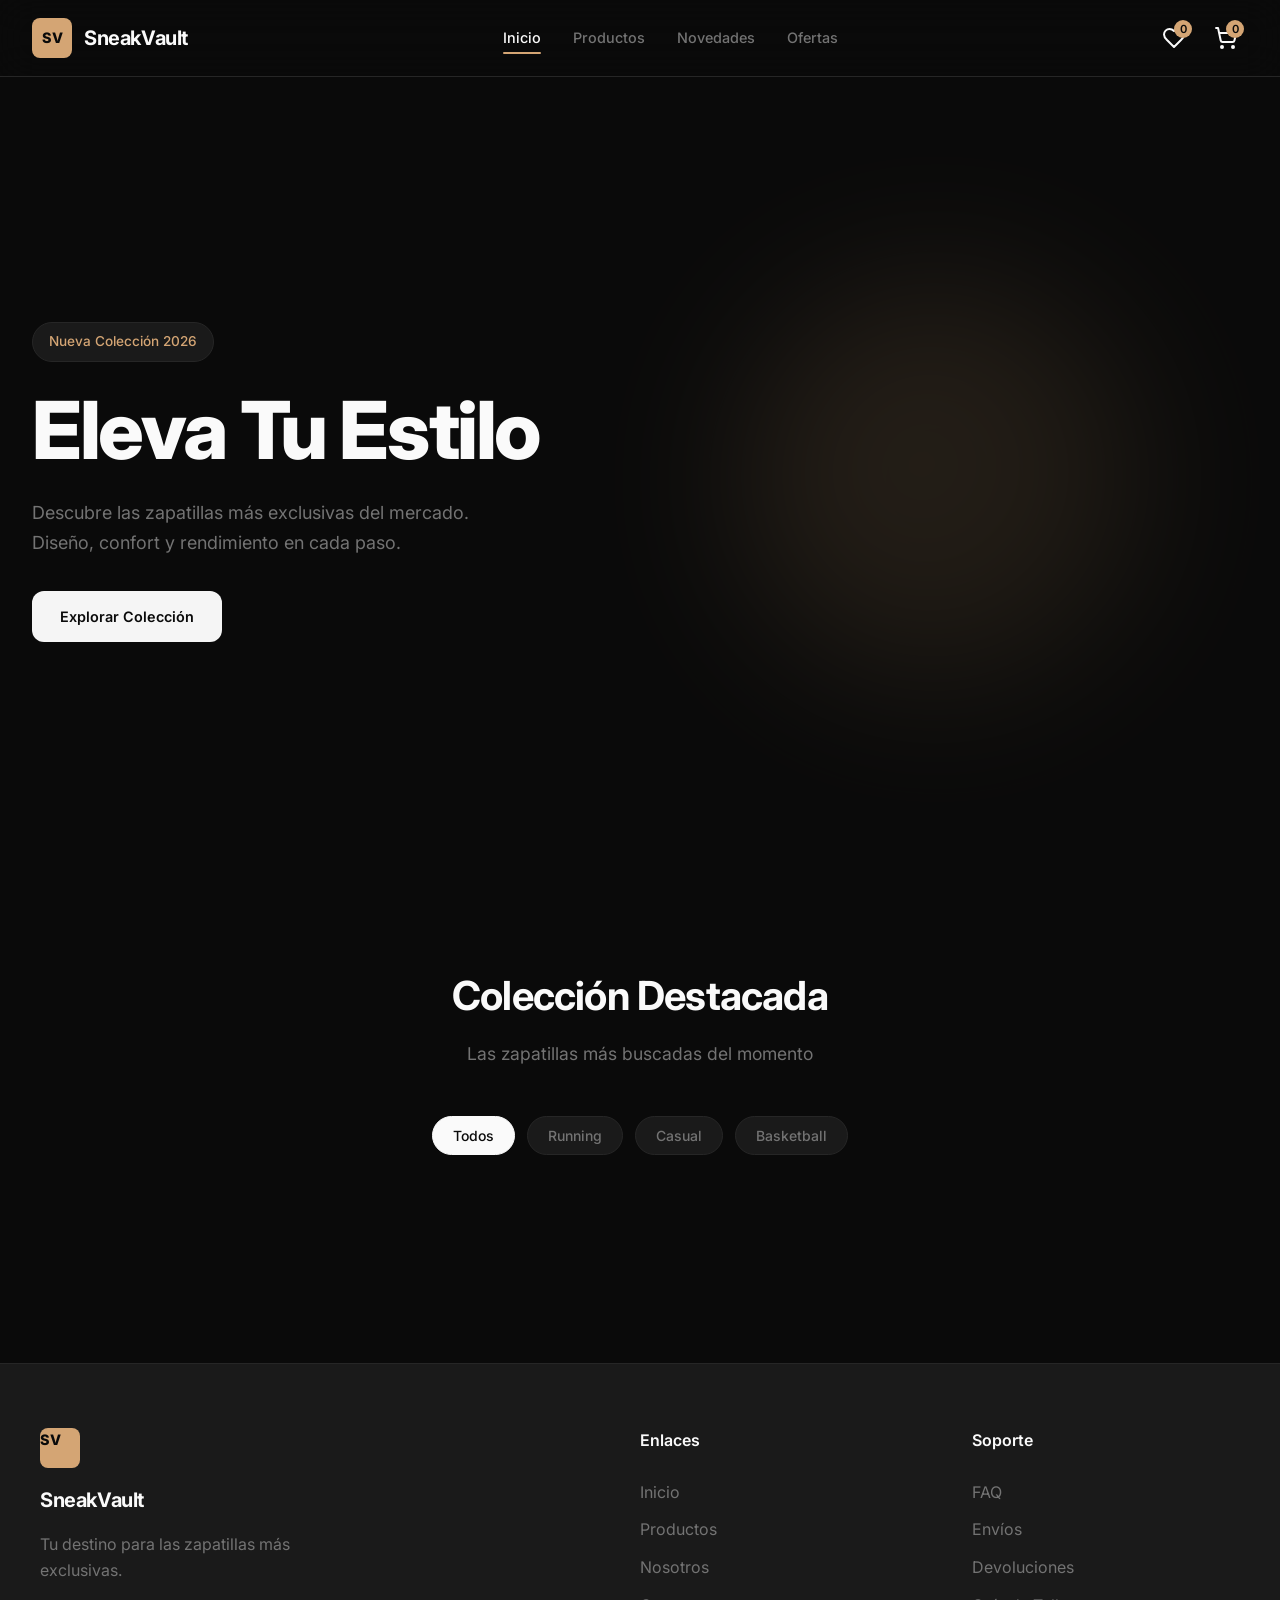
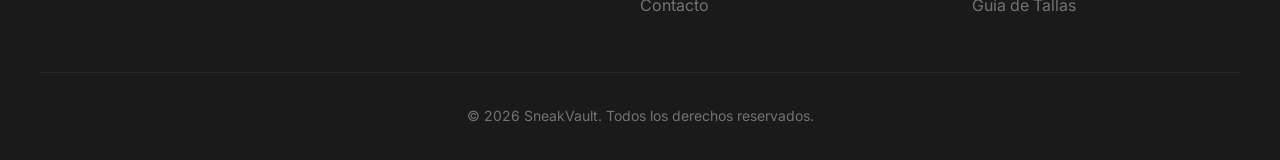
==== sdsd/index.html @ 9606f9ee "nose" ====
<!DOCTYPE html>
<html lang="es">
<head>
    <meta charset="UTF-8">
    <meta name="viewport" content="width=device-width, initial-scale=1.0">
    <title>SneakVault - Tienda de Zapatillas Premium</title>
    <link rel="stylesheet" href="css/styles.css">
    <link href="https://fonts.googleapis.com/css2?family=Inter:wght@300;400;500;600;700;800&display=swap" rel="stylesheet">
</head>
<body>
    <!-- Header -->
    <header class="header">
        <div class="header-container">
            <a href="index.html" class="logo">
                <span class="logo-icon">SV</span>
                <span class="logo-text">SneakVault</span>
            </a>
            <nav class="nav">
                <a href="#" class="nav-link active">Inicio</a>
                <a href="#productos" class="nav-link">Productos</a>
                <a href="#" class="nav-link">Novedades</a>
                <a href="#" class="nav-link">Ofertas</a>
            </nav>
            <div class="header-actions">
                <button class="icon-btn" id="wishlist-btn" onclick="openWishlist()">
                    <svg xmlns="http://www.w3.org/2000/svg" width="24" height="24" viewBox="0 0 24 24" fill="none" stroke="currentColor" stroke-width="2" stroke-linecap="round" stroke-linejoin="round">
                        <path d="M19 14c1.49-1.46 3-3.21 3-5.5A5.5 5.5 0 0 0 16.5 3c-1.76 0-3 .5-4.5 2-1.5-1.5-2.74-2-4.5-2A5.5 5.5 0 0 0 2 8.5c0 2.3 1.5 4.05 3 5.5l7 7Z"/>
                    </svg>
                    <span class="badge" id="wishlist-count">0</span>
                </button>
                <button class="icon-btn" id="cart-btn" onclick="openCart()">
                    <svg xmlns="http://www.w3.org/2000/svg" width="24" height="24" viewBox="0 0 24 24" fill="none" stroke="currentColor" stroke-width="2" stroke-linecap="round" stroke-linejoin="round">
                        <circle cx="8" cy="21" r="1"/><circle cx="19" cy="21" r="1"/>
                        <path d="M2.05 2.05h2l2.66 12.42a2 2 0 0 0 2 1.58h9.78a2 2 0 0 0 1.95-1.57l1.65-7.43H5.12"/>
                    </svg>
                    <span class="badge" id="cart-count">0</span>
                </button>
            </div>
        </div>
    </header>

    <!-- Hero Section -->
    <section class="hero">
        <div class="hero-content">
            <span class="hero-tag">Nueva Colección 2026</span>
            <h1 class="hero-title">Eleva Tu Estilo</h1>
            <p class="hero-subtitle">Descubre las zapatillas más exclusivas del mercado. Diseño, confort y rendimiento en cada paso.</p>
            <a href="#productos" class="btn btn-primary">Explorar Colección</a>
        </div>
        <div class="hero-image">
            <div class="hero-shape"></div>
        </div>
    </section>

    <!-- Productos -->
    <section class="products-section" id="productos">
        <div class="section-header">
            <h2 class="section-title">Colección Destacada</h2>
            <p class="section-subtitle">Las zapatillas más buscadas del momento</p>
        </div>
        <div class="filters">
            <button class="filter-btn active" data-filter="all">Todos</button>
            <button class="filter-btn" data-filter="running">Running</button>
            <button class="filter-btn" data-filter="casual">Casual</button>
            <button class="filter-btn" data-filter="basketball">Basketball</button>
        </div>
        <div class="products-grid" id="products-grid">
            <!-- Los productos se cargarán dinámicamente -->
        </div>
    </section>

    <!-- Sidebar Carrito -->
    <div class="sidebar-overlay" id="sidebar-overlay" onclick="closeSidebars()"></div>
    
    <aside class="sidebar" id="cart-sidebar">
        <div class="sidebar-header">
            <h3>Tu Carrito</h3>
            <button class="close-btn" onclick="closeCart()">
                <svg xmlns="http://www.w3.org/2000/svg" width="24" height="24" viewBox="0 0 24 24" fill="none" stroke="currentColor" stroke-width="2" stroke-linecap="round" stroke-linejoin="round">
                    <path d="M18 6 6 18"/><path d="m6 6 12 12"/>
                </svg>
            </button>
        </div>
        <div class="sidebar-content" id="cart-items">
            <!-- Items del carrito -->
        </div>
        <div class="sidebar-footer" id="cart-footer">
            <div class="cart-total">
                <span>Total:</span>
                <span id="cart-total-amount">$0.00</span>
            </div>
            <button class="btn btn-primary btn-full" onclick="goToCheckout()">Realizar Compra</button>
        </div>
    </aside>

    <!-- Sidebar Lista de Deseos -->
    <aside class="sidebar" id="wishlist-sidebar">
        <div class="sidebar-header">
            <h3>Lista de Deseos</h3>
            <button class="close-btn" onclick="closeWishlist()">
                <svg xmlns="http://www.w3.org/2000/svg" width="24" height="24" viewBox="0 0 24 24" fill="none" stroke="currentColor" stroke-width="2" stroke-linecap="round" stroke-linejoin="round">
                    <path d="M18 6 6 18"/><path d="m6 6 12 12"/>
                </svg>
            </button>
        </div>
        <div class="sidebar-content" id="wishlist-items">
            <!-- Items de la lista de deseos -->
        </div>
    </aside>

    <!-- Footer -->
    <footer class="footer">
        <div class="footer-container">
            <div class="footer-brand">
                <span class="logo-icon">SV</span>
                <span class="logo-text">SneakVault</span>
                <p>Tu destino para las zapatillas más exclusivas.</p>
            </div>
            <div class="footer-links">
                <h4>Enlaces</h4>
                <a href="#">Inicio</a>
                <a href="#productos">Productos</a>
                <a href="#">Nosotros</a>
                <a href="#">Contacto</a>
            </div>
            <div class="footer-links">
                <h4>Soporte</h4>
                <a href="#">FAQ</a>
                <a href="#">Envíos</a>
                <a href="#">Devoluciones</a>
                <a href="#">Guía de Tallas</a>
            </div>
        </div>
        <div class="footer-bottom">
            <p>&copy; 2026 SneakVault. Todos los derechos reservados.</p>
        </div>
    </footer>

    <script src="js/data.js"></script>
    <script src="js/app.js"></script>
</body>
</html>
---- sdsd/css/styles.css ----
/* ===== VARIABLES ===== */
:root {
    --color-background: #0a0a0a;
    --color-foreground: #fafafa;
    --color-primary: #f5f5f5;
    --color-primary-hover: #e5e5e5;
    --color-secondary: #1a1a1a;
    --color-secondary-hover: #262626;
    --color-accent: #d4a574;
    --color-accent-hover: #c49664;
    --color-muted: #737373;
    --color-border: #262626;
    --color-card: #141414;
    --color-card-hover: #1a1a1a;
    --color-success: #22c55e;
    --color-error: #ef4444;
    --radius: 12px;
    --radius-sm: 8px;
    --radius-lg: 16px;
    --shadow: 0 4px 20px rgba(0, 0, 0, 0.3);
    --transition: all 0.3s ease;
}

/* ===== RESET ===== */
*, *::before, *::after {
    margin: 0;
    padding: 0;
    box-sizing: border-box;
}

html {
    scroll-behavior: smooth;
}

body {
    font-family: 'Inter', -apple-system, BlinkMacSystemFont, 'Segoe UI', Roboto, sans-serif;
    background-color: var(--color-background);
    color: var(--color-foreground);
    line-height: 1.6;
    min-height: 100vh;
}

a {
    text-decoration: none;
    color: inherit;
}

ul {
    list-style: none;
}

img {
    max-width: 100%;
    height: auto;
    display: block;
}

button {
    font-family: inherit;
    cursor: pointer;
    border: none;
    background: none;
}

input, select {
    font-family: inherit;
}

/* ===== HEADER ===== */
.header {
    position: fixed;
    top: 0;
    left: 0;
    right: 0;
    z-index: 100;
    background: rgba(10, 10, 10, 0.9);
    backdrop-filter: blur(20px);
    border-bottom: 1px solid var(--color-border);
}

.header-container {
    max-width: 1400px;
    margin: 0 auto;
    padding: 1rem 2rem;
    display: flex;
    align-items: center;
    justify-content: space-between;
}

.logo {
    display: flex;
    align-items: center;
    gap: 0.75rem;
}

.logo-icon {
    width: 40px;
    height: 40px;
    background: var(--color-accent);
    color: var(--color-background);
    border-radius: var(--radius-sm);
    display: flex;
    align-items: center;
    justify-content: center;
    font-weight: 800;
    font-size: 0.9rem;
}

.logo-text {
    font-size: 1.25rem;
    font-weight: 700;
    letter-spacing: -0.02em;
}

.nav {
    display: flex;
    gap: 2rem;
}

.nav-link {
    font-size: 0.9rem;
    font-weight: 500;
    color: var(--color-muted);
    transition: var(--transition);
    position: relative;
}

.nav-link:hover,
.nav-link.active {
    color: var(--color-foreground);
}

.nav-link.active::after {
    content: '';
    position: absolute;
    bottom: -4px;
    left: 0;
    right: 0;
    height: 2px;
    background: var(--color-accent);
    border-radius: 2px;
}

.header-actions {
    display: flex;
    gap: 0.5rem;
}

.icon-btn {
    position: relative;
    width: 44px;
    height: 44px;
    display: flex;
    align-items: center;
    justify-content: center;
    border-radius: var(--radius-sm);
    color: var(--color-foreground);
    transition: var(--transition);
}

.icon-btn:hover {
    background: var(--color-secondary);
}

.badge {
    position: absolute;
    top: 4px;
    right: 4px;
    min-width: 18px;
    height: 18px;
    background: var(--color-accent);
    color: var(--color-background);
    font-size: 0.7rem;
    font-weight: 600;
    border-radius: 50%;
    display: flex;
    align-items: center;
    justify-content: center;
}

/* ===== HERO ===== */
.hero {
    min-height: 100vh;
    display: flex;
    align-items: center;
    padding: 8rem 2rem 4rem;
    max-width: 1400px;
    margin: 0 auto;
    position: relative;
    overflow: hidden;
}

.hero-content {
    flex: 1;
    max-width: 600px;
}

.hero-tag {
    display: inline-block;
    padding: 0.5rem 1rem;
    background: var(--color-secondary);
    border: 1px solid var(--color-border);
    border-radius: 50px;
    font-size: 0.85rem;
    font-weight: 500;
    color: var(--color-accent);
    margin-bottom: 1.5rem;
}

.hero-title {
    font-size: clamp(3rem, 8vw, 5rem);
    font-weight: 800;
    line-height: 1.1;
    letter-spacing: -0.03em;
    margin-bottom: 1.5rem;
    text-wrap: balance;
}

.hero-subtitle {
    font-size: 1.125rem;
    color: var(--color-muted);
    margin-bottom: 2rem;
    max-width: 480px;
    line-height: 1.7;
}

.hero-image {
    flex: 1;
    display: flex;
    justify-content: center;
    align-items: center;
}

.hero-shape {
    width: 400px;
    height: 400px;
    background: linear-gradient(135deg, var(--color-accent) 0%, #8b6f47 100%);
    border-radius: 50%;
    opacity: 0.15;
    filter: blur(80px);
    animation: pulse 4s ease-in-out infinite;
}

@keyframes pulse {
    0%, 100% { transform: scale(1); opacity: 0.15; }
    50% { transform: scale(1.1); opacity: 0.2; }
}

/* ===== BUTTONS ===== */
.btn {
    display: inline-flex;
    align-items: center;
    justify-content: center;
    gap: 0.5rem;
    padding: 0.875rem 1.75rem;
    font-size: 0.9rem;
    font-weight: 600;
    border-radius: var(--radius);
    transition: var(--transition);
    cursor: pointer;
    border: none;
}

.btn-primary {
    background: var(--color-primary);
    color: var(--color-background);
}

.btn-primary:hover {
    background: var(--color-primary-hover);
    transform: translateY(-2px);
}

.btn-outline {
    background: transparent;
    border: 1px solid var(--color-border);
    color: var(--color-foreground);
}

.btn-outline:hover {
    background: var(--color-secondary);
    border-color: var(--color-muted);
}

.btn-icon {
    width: 48px;
    height: 48px;
    padding: 0;
}

.btn-full {
    width: 100%;
}

.btn-large {
    padding: 1rem 2rem;
    font-size: 1rem;
}

.btn-small {
    padding: 0.5rem 1rem;
    font-size: 0.8rem;
}

/* ===== SECTIONS ===== */
.products-section {
    padding: 4rem 2rem 6rem;
    max-width: 1400px;
    margin: 0 auto;
}

.section-header {
    text-align: center;
    margin-bottom: 3rem;
}

.section-title {
    font-size: 2.5rem;
    font-weight: 700;
    letter-spacing: -0.02em;
    margin-bottom: 0.75rem;
}

.section-subtitle {
    color: var(--color-muted);
    font-size: 1.1rem;
}

/* ===== FILTERS ===== */
.filters {
    display: flex;
    gap: 0.75rem;
    justify-content: center;
    margin-bottom: 3rem;
    flex-wrap: wrap;
}

.filter-btn {
    padding: 0.625rem 1.25rem;
    border-radius: 50px;
    font-size: 0.875rem;
    font-weight: 500;
    color: var(--color-muted);
    background: var(--color-secondary);
    border: 1px solid var(--color-border);
    transition: var(--transition);
}

.filter-btn:hover {
    color: var(--color-foreground);
    border-color: var(--color-muted);
}

.filter-btn.active {
    background: var(--color-foreground);
    color: var(--color-background);
    border-color: var(--color-foreground);
}

/* ===== PRODUCTS GRID ===== */
.products-grid {
    display: grid;
    grid-template-columns: repeat(auto-fill, minmax(280px, 1fr));
    gap: 1.5rem;
}

.product-card {
    background: var(--color-card);
    border-radius: var(--radius-lg);
    overflow: hidden;
    border: 1px solid var(--color-border);
    transition: var(--transition);
    position: relative;
}

.product-card:hover {
    background: var(--color-card-hover);
    transform: translateY(-4px);
    box-shadow: var(--shadow);
}

.product-image {
    position: relative;
    aspect-ratio: 1;
    overflow: hidden;
    background: var(--color-secondary);
}

.product-image img {
    width: 100%;
    height: 100%;
    object-fit: cover;
    transition: var(--transition);
}

.product-card:hover .product-image img {
    transform: scale(1.05);
}

.product-badge {
    position: absolute;
    top: 1rem;
    left: 1rem;
    padding: 0.375rem 0.75rem;
    background: var(--color-accent);
    color: var(--color-background);
    font-size: 0.75rem;
    font-weight: 600;
    border-radius: 50px;
}

.product-actions-overlay {
    position: absolute;
    top: 1rem;
    right: 1rem;
    display: flex;
    flex-direction: column;
    gap: 0.5rem;
    opacity: 0;
    transform: translateX(10px);
    transition: var(--transition);
}

.product-card:hover .product-actions-overlay {
    opacity: 1;
    transform: translateX(0);
}

.action-btn {
    width: 40px;
    height: 40px;
    background: var(--color-background);
    border: 1px solid var(--color-border);
    border-radius: var(--radius-sm);
    display: flex;
    align-items: center;
    justify-content: center;
    color: var(--color-foreground);
    transition: var(--transition);
}

.action-btn:hover {
    background: var(--color-accent);
    color: var(--color-background);
    border-color: var(--color-accent);
}

.action-btn.active {
    background: var(--color-accent);
    color: var(--color-background);
    border-color: var(--color-accent);
}

.action-btn.active svg {
    fill: currentColor;
}

.product-content {
    padding: 1.25rem;
}

.product-category {
    font-size: 0.75rem;
    text-transform: uppercase;
    letter-spacing: 0.1em;
    color: var(--color-accent);
    margin-bottom: 0.5rem;
}

.product-name {
    font-size: 1rem;
    font-weight: 600;
    margin-bottom: 0.5rem;
    display: -webkit-box;
    -webkit-line-clamp: 1;
    -webkit-box-orient: vertical;
    overflow: hidden;
}

.product-name a {
    transition: var(--transition);
}

.product-name a:hover {
    color: var(--color-accent);
}

.product-price {
    font-size: 1.125rem;
    font-weight: 700;
    color: var(--color-foreground);
}

.product-price-old {
    font-size: 0.9rem;
    color: var(--color-muted);
    text-decoration: line-through;
    margin-left: 0.5rem;
    font-weight: 400;
}

/* ===== SIDEBAR ===== */
.sidebar-overlay {
    position: fixed;
    inset: 0;
    background: rgba(0, 0, 0, 0.6);
    z-index: 200;
    opacity: 0;
    visibility: hidden;
    transition: var(--transition);
}

.sidebar-overlay.active {
    opacity: 1;
    visibility: visible;
}

.sidebar {
    position: fixed;
    top: 0;
    right: 0;
    width: 100%;
    max-width: 420px;
    height: 100vh;
    background: var(--color-background);
    border-left: 1px solid var(--color-border);
    z-index: 300;
    display: flex;
    flex-direction: column;
    transform: translateX(100%);
    transition: var(--transition);
}

.sidebar.active {
    transform: translateX(0);
}

.sidebar-header {
    display: flex;
    align-items: center;
    justify-content: space-between;
    padding: 1.5rem;
    border-bottom: 1px solid var(--color-border);
}

.sidebar-header h3 {
    font-size: 1.25rem;
    font-weight: 600;
}

.close-btn {
    width: 40px;
    height: 40px;
    display: flex;
    align-items: center;
    justify-content: center;
    border-radius: var(--radius-sm);
    color: var(--color-muted);
    transition: var(--transition);
}

.close-btn:hover {
    background: var(--color-secondary);
    color: var(--color-foreground);
}

.sidebar-content {
    flex: 1;
    overflow-y: auto;
    padding: 1.5rem;
}

.sidebar-footer {
    padding: 1.5rem;
    border-top: 1px solid var(--color-border);
}

.cart-total {
    display: flex;
    justify-content: space-between;
    font-size: 1.125rem;
    font-weight: 600;
    margin-bottom: 1rem;
}

/* ===== CART/WISHLIST ITEMS ===== */
.cart-item,
.wishlist-item {
    display: flex;
    gap: 1rem;
    padding: 1rem 0;
    border-bottom: 1px solid var(--color-border);
}

.cart-item:last-child,
.wishlist-item:last-child {
    border-bottom: none;
}

.item-image {
    width: 80px;
    height: 80px;
    border-radius: var(--radius-sm);
    overflow: hidden;
    background: var(--color-secondary);
    flex-shrink: 0;
}

.item-image img {
    width: 100%;
    height: 100%;
    object-fit: cover;
}

.item-details {
    flex: 1;
    min-width: 0;
}

.item-name {
    font-weight: 600;
    margin-bottom: 0.25rem;
    white-space: nowrap;
    overflow: hidden;
    text-overflow: ellipsis;
}

.item-info {
    font-size: 0.85rem;
    color: var(--color-muted);
    margin-bottom: 0.5rem;
}

.item-price {
    font-weight: 600;
}

.item-actions {
    display: flex;
    align-items: center;
    gap: 0.5rem;
    margin-top: 0.5rem;
}

.qty-control {
    display: flex;
    align-items: center;
    gap: 0.5rem;
    background: var(--color-secondary);
    border-radius: var(--radius-sm);
    padding: 0.25rem;
}

.qty-control button {
    width: 28px;
    height: 28px;
    display: flex;
    align-items: center;
    justify-content: center;
    border-radius: 4px;
    color: var(--color-foreground);
    transition: var(--transition);
}

.qty-control button:hover {
    background: var(--color-card);
}

.qty-control span {
    min-width: 24px;
    text-align: center;
    font-weight: 500;
}

.remove-btn {
    width: 28px;
    height: 28px;
    display: flex;
    align-items: center;
    justify-content: center;
    color: var(--color-muted);
    transition: var(--transition);
}

.remove-btn:hover {
    color: var(--color-error);
}

.empty-state {
    text-align: center;
    padding: 3rem 1rem;
    color: var(--color-muted);
}

.empty-state svg {
    width: 64px;
    height: 64px;
    margin-bottom: 1rem;
    opacity: 0.5;
}

.empty-state p {
    margin-bottom: 1.5rem;
}

/* ===== PRODUCT DETAIL ===== */
.product-detail {
    padding: 8rem 2rem 4rem;
    max-width: 1200px;
    margin: 0 auto;
    display: grid;
    grid-template-columns: 1fr 1fr;
    gap: 4rem;
}

.product-gallery {
    position: sticky;
    top: 100px;
    height: fit-content;
}

.main-image {
    aspect-ratio: 1;
    background: var(--color-card);
    border-radius: var(--radius-lg);
    overflow: hidden;
    margin-bottom: 1rem;
    border: 1px solid var(--color-border);
}

.main-image img {
    width: 100%;
    height: 100%;
    object-fit: cover;
}

.thumbnail-gallery {
    display: flex;
    gap: 0.75rem;
}

.thumbnail {
    width: 80px;
    height: 80px;
    border-radius: var(--radius-sm);
    overflow: hidden;
    cursor: pointer;
    border: 2px solid transparent;
    transition: var(--transition);
    background: var(--color-card);
}

.thumbnail:hover,
.thumbnail.active {
    border-color: var(--color-accent);
}

.thumbnail img {
    width: 100%;
    height: 100%;
    object-fit: cover;
}

.back-link {
    display: inline-flex;
    align-items: center;
    gap: 0.5rem;
    color: var(--color-muted);
    font-size: 0.9rem;
    margin-bottom: 1.5rem;
    transition: var(--transition);
}

.back-link:hover {
    color: var(--color-foreground);
}

.product-info .product-category {
    font-size: 0.85rem;
    margin-bottom: 0.75rem;
}

.product-info .product-title {
    font-size: 2.5rem;
    font-weight: 700;
    letter-spacing: -0.02em;
    margin-bottom: 1rem;
    line-height: 1.2;
}

.product-rating {
    display: flex;
    align-items: center;
    gap: 0.75rem;
    margin-bottom: 1.5rem;
}

.stars {
    display: flex;
    gap: 0.25rem;
    color: var(--color-accent);
}

.stars svg {
    width: 18px;
    height: 18px;
}

.product-rating span {
    color: var(--color-muted);
    font-size: 0.9rem;
}

.product-info .product-price {
    font-size: 2rem;
    font-weight: 700;
    margin-bottom: 1.5rem;
}

.product-description {
    color: var(--color-muted);
    line-height: 1.7;
    margin-bottom: 2rem;
}

.product-options {
    margin-bottom: 2rem;
}

.option-group {
    margin-bottom: 1.5rem;
}

.option-group label {
    display: block;
    font-weight: 600;
    margin-bottom: 0.75rem;
}

.size-options {
    display: flex;
    flex-wrap: wrap;
    gap: 0.5rem;
}

.size-btn {
    min-width: 48px;
    height: 48px;
    display: flex;
    align-items: center;
    justify-content: center;
    border: 1px solid var(--color-border);
    border-radius: var(--radius-sm);
    font-weight: 500;
    color: var(--color-foreground);
    background: var(--color-secondary);
    transition: var(--transition);
}

.size-btn:hover {
    border-color: var(--color-muted);
}

.size-btn.active {
    border-color: var(--color-accent);
    background: var(--color-accent);
    color: var(--color-background);
}

.color-options {
    display: flex;
    gap: 0.75rem;
}

.color-btn {
    width: 40px;
    height: 40px;
    border-radius: 50%;
    border: 3px solid transparent;
    transition: var(--transition);
    cursor: pointer;
}

.color-btn:hover,
.color-btn.active {
    border-color: var(--color-foreground);
}

.quantity-selector {
    margin-bottom: 2rem;
}

.quantity-selector label {
    display: block;
    font-weight: 600;
    margin-bottom: 0.75rem;
}

.quantity-controls {
    display: flex;
    align-items: center;
    gap: 0;
    background: var(--color-secondary);
    border: 1px solid var(--color-border);
    border-radius: var(--radius-sm);
    width: fit-content;
}

.qty-btn {
    width: 48px;
    height: 48px;
    display: flex;
    align-items: center;
    justify-content: center;
    font-size: 1.25rem;
    color: var(--color-foreground);
    transition: var(--transition);
}

.qty-btn:hover {
    background: var(--color-card);
}

.quantity-controls input {
    width: 60px;
    height: 48px;
    text-align: center;
    border: none;
    background: transparent;
    color: var(--color-foreground);
    font-size: 1rem;
    font-weight: 600;
}

.quantity-controls input:focus {
    outline: none;
}

.product-actions {
    display: flex;
    gap: 1rem;
    margin-bottom: 2rem;
}

.product-actions .btn-primary {
    flex: 1;
}

.product-features {
    border-top: 1px solid var(--color-border);
    padding-top: 2rem;
}

.feature {
    display: flex;
    align-items: center;
    gap: 1rem;
    margin-bottom: 1rem;
    color: var(--color-muted);
}

.feature svg {
    color: var(--color-accent);
}

/* ===== CHECKOUT ===== */
.checkout-page {
    padding: 8rem 2rem 4rem;
    max-width: 1200px;
    margin: 0 auto;
}

.checkout-container {
    display: grid;
    grid-template-columns: 1fr 400px;
    gap: 3rem;
}

.checkout-title {
    font-size: 2rem;
    font-weight: 700;
    margin-bottom: 2rem;
}

.form-section {
    margin-bottom: 2.5rem;
}

.form-section h2 {
    font-size: 1.25rem;
    font-weight: 600;
    margin-bottom: 1.5rem;
    padding-bottom: 0.75rem;
    border-bottom: 1px solid var(--color-border);
}

.form-group {
    margin-bottom: 1rem;
}

.form-group label {
    display: block;
    font-size: 0.875rem;
    font-weight: 500;
    margin-bottom: 0.5rem;
    color: var(--color-foreground);
}

.form-group input,
.form-group select {
    width: 100%;
    padding: 0.875rem 1rem;
    background: var(--color-secondary);
    border: 1px solid var(--color-border);
    border-radius: var(--radius-sm);
    color: var(--color-foreground);
    font-size: 0.95rem;
    transition: var(--transition);
}

.form-group input:focus,
.form-group select:focus {
    outline: none;
    border-color: var(--color-accent);
}

.form-group input::placeholder {
    color: var(--color-muted);
}

.form-row {
    display: grid;
    grid-template-columns: 1fr 1fr;
    gap: 1rem;
}

.shipping-options {
    display: flex;
    flex-direction: column;
    gap: 0.75rem;
}

.shipping-option {
    display: flex;
    cursor: pointer;
}

.shipping-option input {
    display: none;
}

.shipping-option-content {
    flex: 1;
    display: flex;
    justify-content: space-between;
    align-items: center;
    padding: 1rem 1.25rem;
    background: var(--color-secondary);
    border: 2px solid var(--color-border);
    border-radius: var(--radius-sm);
    transition: var(--transition);
}

.shipping-option input:checked + .shipping-option-content {
    border-color: var(--color-accent);
    background: rgba(212, 165, 116, 0.1);
}

.shipping-info {
    display: flex;
    flex-direction: column;
    gap: 0.25rem;
}

.shipping-name {
    font-weight: 600;
}

.shipping-time {
    font-size: 0.85rem;
    color: var(--color-muted);
}

.shipping-price {
    font-weight: 600;
    color: var(--color-accent);
}

.order-summary {
    background: var(--color-card);
    border: 1px solid var(--color-border);
    border-radius: var(--radius-lg);
    padding: 2rem;
    height: fit-content;
    position: sticky;
    top: 100px;
}

.order-summary h2 {
    font-size: 1.25rem;
    font-weight: 600;
    margin-bottom: 1.5rem;
}

.order-items {
    border-bottom: 1px solid var(--color-border);
    margin-bottom: 1.5rem;
    max-height: 300px;
    overflow-y: auto;
}

.order-item {
    display: flex;
    gap: 1rem;
    padding: 1rem 0;
    border-bottom: 1px solid var(--color-border);
}

.order-item:last-child {
    border-bottom: none;
}

.order-item-image {
    width: 60px;
    height: 60px;
    background: var(--color-secondary);
    border-radius: var(--radius-sm);
    overflow: hidden;
}

.order-item-image img {
    width: 100%;
    height: 100%;
    object-fit: cover;
}

.order-item-details {
    flex: 1;
}

.order-item-name {
    font-weight: 500;
    font-size: 0.9rem;
    margin-bottom: 0.25rem;
}

.order-item-info {
    font-size: 0.8rem;
    color: var(--color-muted);
}

.order-item-price {
    font-weight: 600;
    text-align: right;
}

.order-totals {
    display: flex;
    flex-direction: column;
    gap: 0.75rem;
}

.order-row {
    display: flex;
    justify-content: space-between;
    font-size: 0.95rem;
}

.order-row.total {
    font-size: 1.25rem;
    font-weight: 700;
    padding-top: 0.75rem;
    border-top: 1px solid var(--color-border);
    margin-top: 0.5rem;
}

/* ===== MODAL ===== */
.modal-overlay {
    position: fixed;
    inset: 0;
    background: rgba(0, 0, 0, 0.8);
    display: flex;
    align-items: center;
    justify-content: center;
    z-index: 500;
    opacity: 0;
    visibility: hidden;
    transition: var(--transition);
    padding: 2rem;
}

.modal-overlay.active {
    opacity: 1;
    visibility: visible;
}

.modal {
    background: var(--color-card);
    border: 1px solid var(--color-border);
    border-radius: var(--radius-lg);
    padding: 3rem;
    max-width: 450px;
    text-align: center;
}

.modal-icon {
    width: 80px;
    height: 80px;
    border-radius: 50%;
    display: flex;
    align-items: center;
    justify-content: center;
    margin: 0 auto 1.5rem;
}

.modal-icon.success {
    background: rgba(34, 197, 94, 0.15);
    color: var(--color-success);
}

.modal h2 {
    font-size: 1.5rem;
    font-weight: 700;
    margin-bottom: 1rem;
}

.modal p {
    color: var(--color-muted);
    margin-bottom: 0.5rem;
}

.order-number {
    margin-bottom: 2rem;
    font-size: 1.1rem;
}

.order-number strong {
    color: var(--color-accent);
}

/* ===== FOOTER ===== */
.footer {
    background: var(--color-secondary);
    border-top: 1px solid var(--color-border);
    padding: 4rem 2rem 2rem;
    margin-top: 4rem;
}

.footer-container {
    max-width: 1200px;
    margin: 0 auto;
    display: grid;
    grid-template-columns: 2fr 1fr 1fr;
    gap: 4rem;
    padding-bottom: 3rem;
    border-bottom: 1px solid var(--color-border);
}

.footer-brand {
    display: flex;
    flex-direction: column;
    gap: 1rem;
}

.footer-brand .logo-icon,
.footer-brand .logo-text {
    display: inline-block;
}

.footer-brand p {
    color: var(--color-muted);
    max-width: 300px;
}

.footer-links h4 {
    font-weight: 600;
    margin-bottom: 1.25rem;
}

.footer-links a {
    display: block;
    color: var(--color-muted);
    padding: 0.375rem 0;
    transition: var(--transition);
}

.footer-links a:hover {
    color: var(--color-foreground);
}

.footer-bottom {
    max-width: 1200px;
    margin: 0 auto;
    padding-top: 2rem;
    text-align: center;
    color: var(--color-muted);
    font-size: 0.875rem;
}

/* ===== TOAST ===== */
.toast {
    position: fixed;
    bottom: 2rem;
    right: 2rem;
    background: var(--color-card);
    border: 1px solid var(--color-border);
    border-radius: var(--radius);
    padding: 1rem 1.5rem;
    display: flex;
    align-items: center;
    gap: 0.75rem;
    z-index: 400;
    transform: translateX(calc(100% + 2rem));
    transition: var(--transition);
    box-shadow: var(--shadow);
}

.toast.active {
    transform: translateX(0);
}

.toast.success {
    border-color: var(--color-success);
}

.toast.success svg {
    color: var(--color-success);
}

/* ===== RESPONSIVE ===== */
@media (max-width: 1024px) {
    .product-detail {
        grid-template-columns: 1fr;
        gap: 2rem;
    }

    .product-gallery {
        position: relative;
        top: 0;
    }

    .checkout-container {
        grid-template-columns: 1fr;
    }

    .order-summary {
        position: relative;
        top: 0;
    }
}

@media (max-width: 768px) {
    .header-container {
        padding: 1rem;
    }

    .nav {
        display: none;
    }

    .hero {
        flex-direction: column;
        text-align: center;
        padding-top: 7rem;
    }

    .hero-content {
        max-width: 100%;
    }

    .hero-subtitle {
        max-width: 100%;
    }

    .hero-image {
        display: none;
    }

    .products-section {
        padding: 2rem 1rem 4rem;
    }

    .products-grid {
        grid-template-columns: repeat(2, 1fr);
        gap: 1rem;
    }

    .sidebar {
        max-width: 100%;
    }

    .product-detail {
        padding: 6rem 1rem 2rem;
    }

    .product-info .product-title {
        font-size: 1.75rem;
    }

    .product-actions {
        flex-direction: column;
    }

    .checkout-page {
        padding: 6rem 1rem 2rem;
    }

    .form-row {
        grid-template-columns: 1fr;
    }

    .footer-container {
        grid-template-columns: 1fr;
        gap: 2rem;
    }
}

@media (max-width: 480px) {
    .products-grid {
        grid-template-columns: 1fr;
    }

    .filters {
        padding: 0 1rem;
    }

    .filter-btn {
        flex: 1;
        text-align: center;
    }

    .thumbnail-gallery {
        overflow-x: auto;
        padding-bottom: 0.5rem;
    }

    .thumbnail {
        flex-shrink: 0;
    }
}
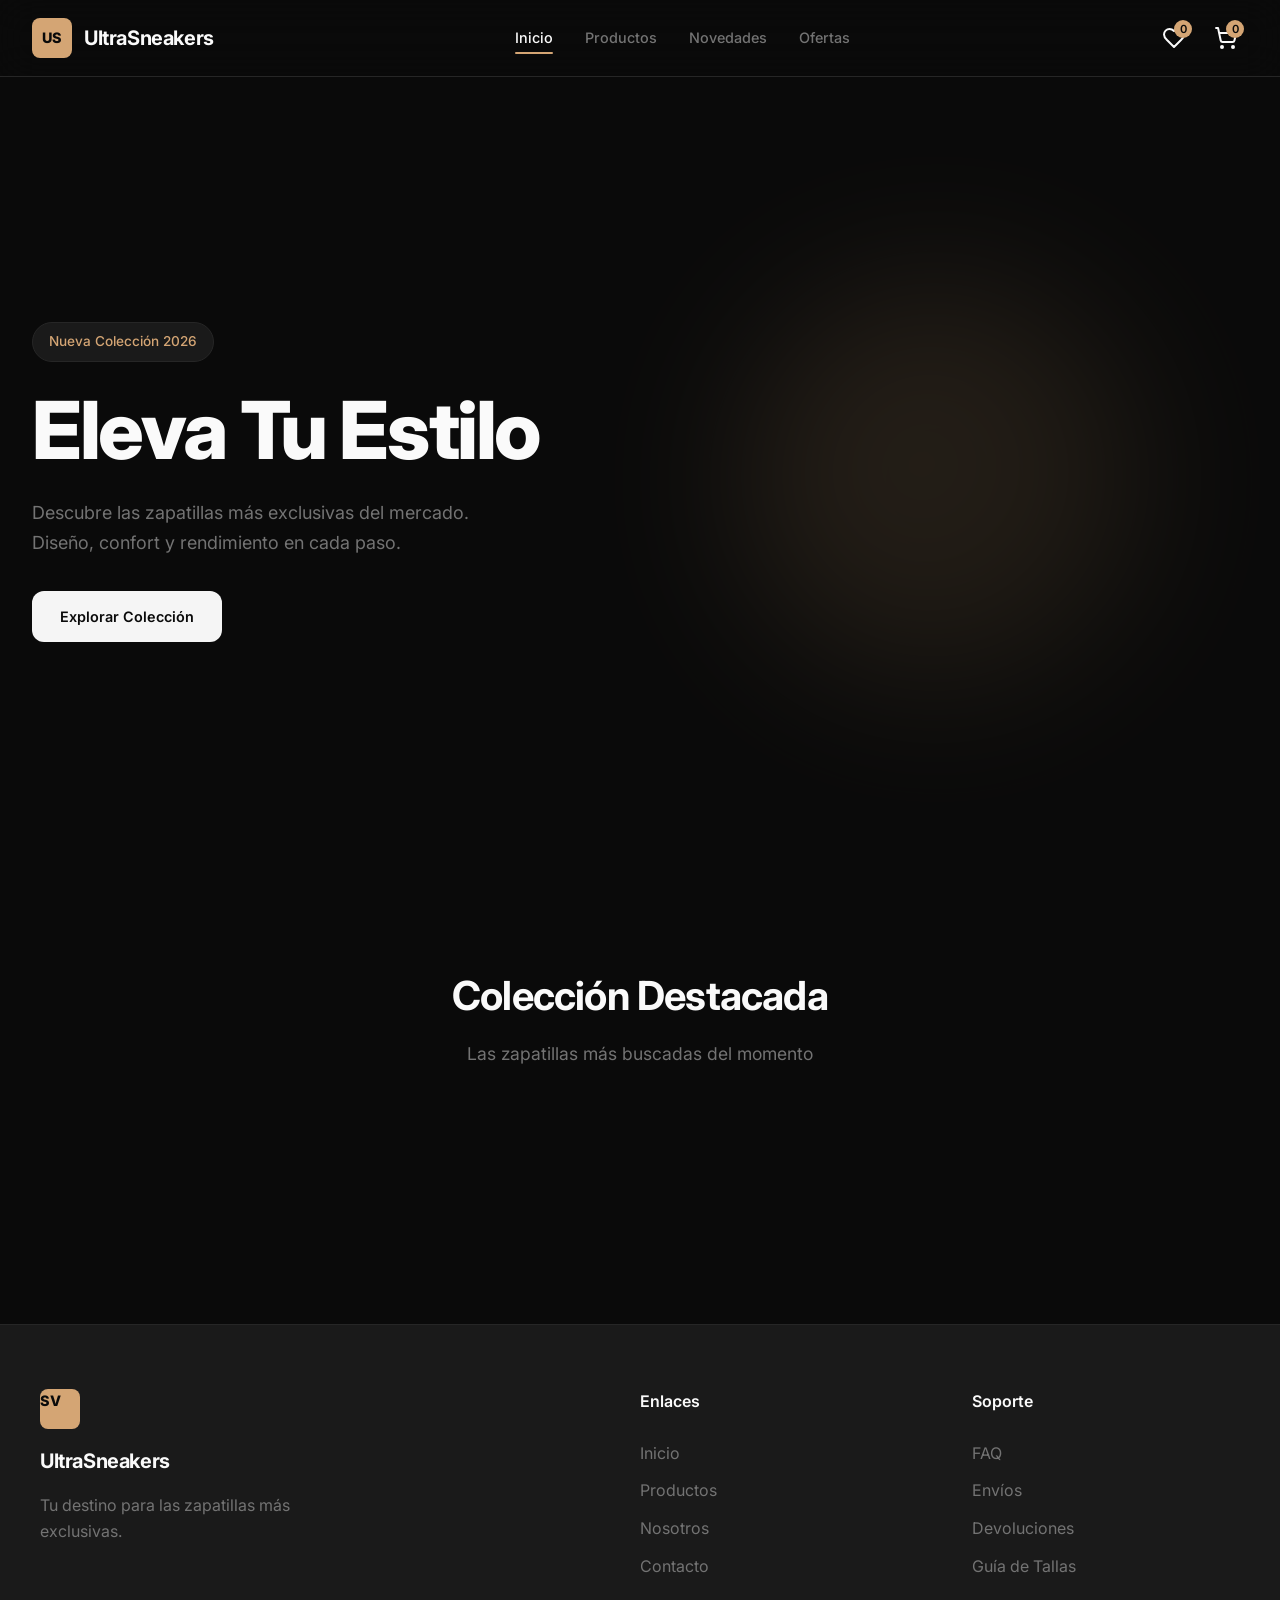
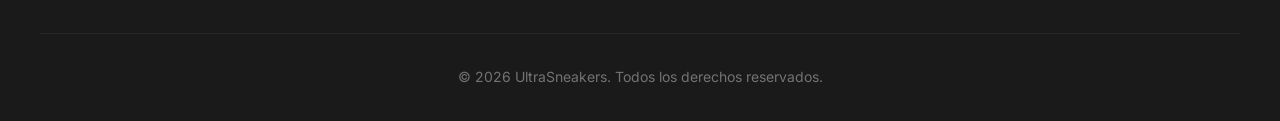
==== commit 553ab7c4: "varias cosas agregadas" ====
--- a/sdsd/index.html
+++ b/sdsd/index.html
@@ -3,7 +3,7 @@
 <head>
     <meta charset="UTF-8">
     <meta name="viewport" content="width=device-width, initial-scale=1.0">
-    <title>SneakVault - Tienda de Zapatillas Premium</title>
+    <title>UltraSneakers - Tienda de Zapatillas Premium</title>
     <link rel="stylesheet" href="css/styles.css">
     <link href="https://fonts.googleapis.com/css2?family=Inter:wght@300;400;500;600;700;800&display=swap" rel="stylesheet">
 </head>
@@ -12,8 +12,8 @@
     <header class="header">
         <div class="header-container">
             <a href="index.html" class="logo">
-                <span class="logo-icon">SV</span>
-                <span class="logo-text">SneakVault</span>
+                <span class="logo-icon">US</span>
+                <span class="logo-text">UltraSneakers</span>
             </a>
             <nav class="nav">
                 <a href="#" class="nav-link active">Inicio</a>
@@ -28,6 +28,7 @@
                     </svg>
                     <span class="badge" id="wishlist-count">0</span>
                 </button>
+
                 <button class="icon-btn" id="cart-btn" onclick="openCart()">
                     <svg xmlns="http://www.w3.org/2000/svg" width="24" height="24" viewBox="0 0 24 24" fill="none" stroke="currentColor" stroke-width="2" stroke-linecap="round" stroke-linejoin="round">
                         <circle cx="8" cy="21" r="1"/><circle cx="19" cy="21" r="1"/>
@@ -59,10 +60,7 @@
             <p class="section-subtitle">Las zapatillas más buscadas del momento</p>
         </div>
         <div class="filters">
-            <button class="filter-btn active" data-filter="all">Todos</button>
-            <button class="filter-btn" data-filter="running">Running</button>
-            <button class="filter-btn" data-filter="casual">Casual</button>
-            <button class="filter-btn" data-filter="basketball">Basketball</button>
+             
         </div>
         <div class="products-grid" id="products-grid">
             <!-- Los productos se cargarán dinámicamente -->
@@ -75,15 +73,17 @@
     <aside class="sidebar" id="cart-sidebar">
         <div class="sidebar-header">
             <h3>Tu Carrito</h3>
+
+            <!-- ✔️ CORREGIDO -->
             <button class="close-btn" onclick="closeCart()">
                 <svg xmlns="http://www.w3.org/2000/svg" width="24" height="24" viewBox="0 0 24 24" fill="none" stroke="currentColor" stroke-width="2" stroke-linecap="round" stroke-linejoin="round">
                     <path d="M18 6 6 18"/><path d="m6 6 12 12"/>
                 </svg>
             </button>
         </div>
-        <div class="sidebar-content" id="cart-items">
-            <!-- Items del carrito -->
-        </div>
+
+        <div class="sidebar-content" id="cart-items"></div>
+
         <div class="sidebar-footer" id="cart-footer">
             <div class="cart-total">
                 <span>Total:</span>
@@ -97,15 +97,16 @@
     <aside class="sidebar" id="wishlist-sidebar">
         <div class="sidebar-header">
             <h3>Lista de Deseos</h3>
+
+            <!-- ✔️ CORREGIDO -->
             <button class="close-btn" onclick="closeWishlist()">
                 <svg xmlns="http://www.w3.org/2000/svg" width="24" height="24" viewBox="0 0 24 24" fill="none" stroke="currentColor" stroke-width="2" stroke-linecap="round" stroke-linejoin="round">
                     <path d="M18 6 6 18"/><path d="m6 6 12 12"/>
                 </svg>
             </button>
         </div>
-        <div class="sidebar-content" id="wishlist-items">
-            <!-- Items de la lista de deseos -->
-        </div>
+
+        <div class="sidebar-content" id="wishlist-items"></div>
     </aside>
 
     <!-- Footer -->
@@ -113,7 +114,7 @@
         <div class="footer-container">
             <div class="footer-brand">
                 <span class="logo-icon">SV</span>
-                <span class="logo-text">SneakVault</span>
+                <span class="logo-text">UltraSneakers</span>
                 <p>Tu destino para las zapatillas más exclusivas.</p>
             </div>
             <div class="footer-links">
@@ -132,11 +133,11 @@
             </div>
         </div>
         <div class="footer-bottom">
-            <p>&copy; 2026 SneakVault. Todos los derechos reservados.</p>
+            <p>&copy; 2026 UltraSneakers. Todos los derechos reservados.</p>
         </div>
     </footer>
 
     <script src="js/data.js"></script>
     <script src="js/app.js"></script>
 </body>
-</html>
+</html>
--- a/sdsd/css/styles.css
+++ b/sdsd/css/styles.css
@@ -719,21 +719,6 @@
     height: fit-content;
 }
 
-.main-image {
-    aspect-ratio: 1;
-    background: var(--color-card);
-    border-radius: var(--radius-lg);
-    overflow: hidden;
-    margin-bottom: 1rem;
-    border: 1px solid var(--color-border);
-}
-
-.main-image img {
-    width: 100%;
-    height: 100%;
-    object-fit: cover;
-}
-
 .thumbnail-gallery {
     display: flex;
     gap: 0.75rem;
@@ -1438,3 +1423,20 @@
         flex-shrink: 0;
     }
 }
+
+/* Forzamos el centrado total de la imagen */
+.main-image {
+    display: flex !important;
+    justify-content: center !important;
+    align-items: center !important;
+    background-color: #1a1a1a !important; /* Mantenemos tu fondo */
+    position: relative !important;
+}
+
+.main-image img {
+    width: auto !important;
+    height: auto !important;
+    max-width: 100% !important;
+    max-height: 100% !important;
+    object-fit: contain !important;
+}
